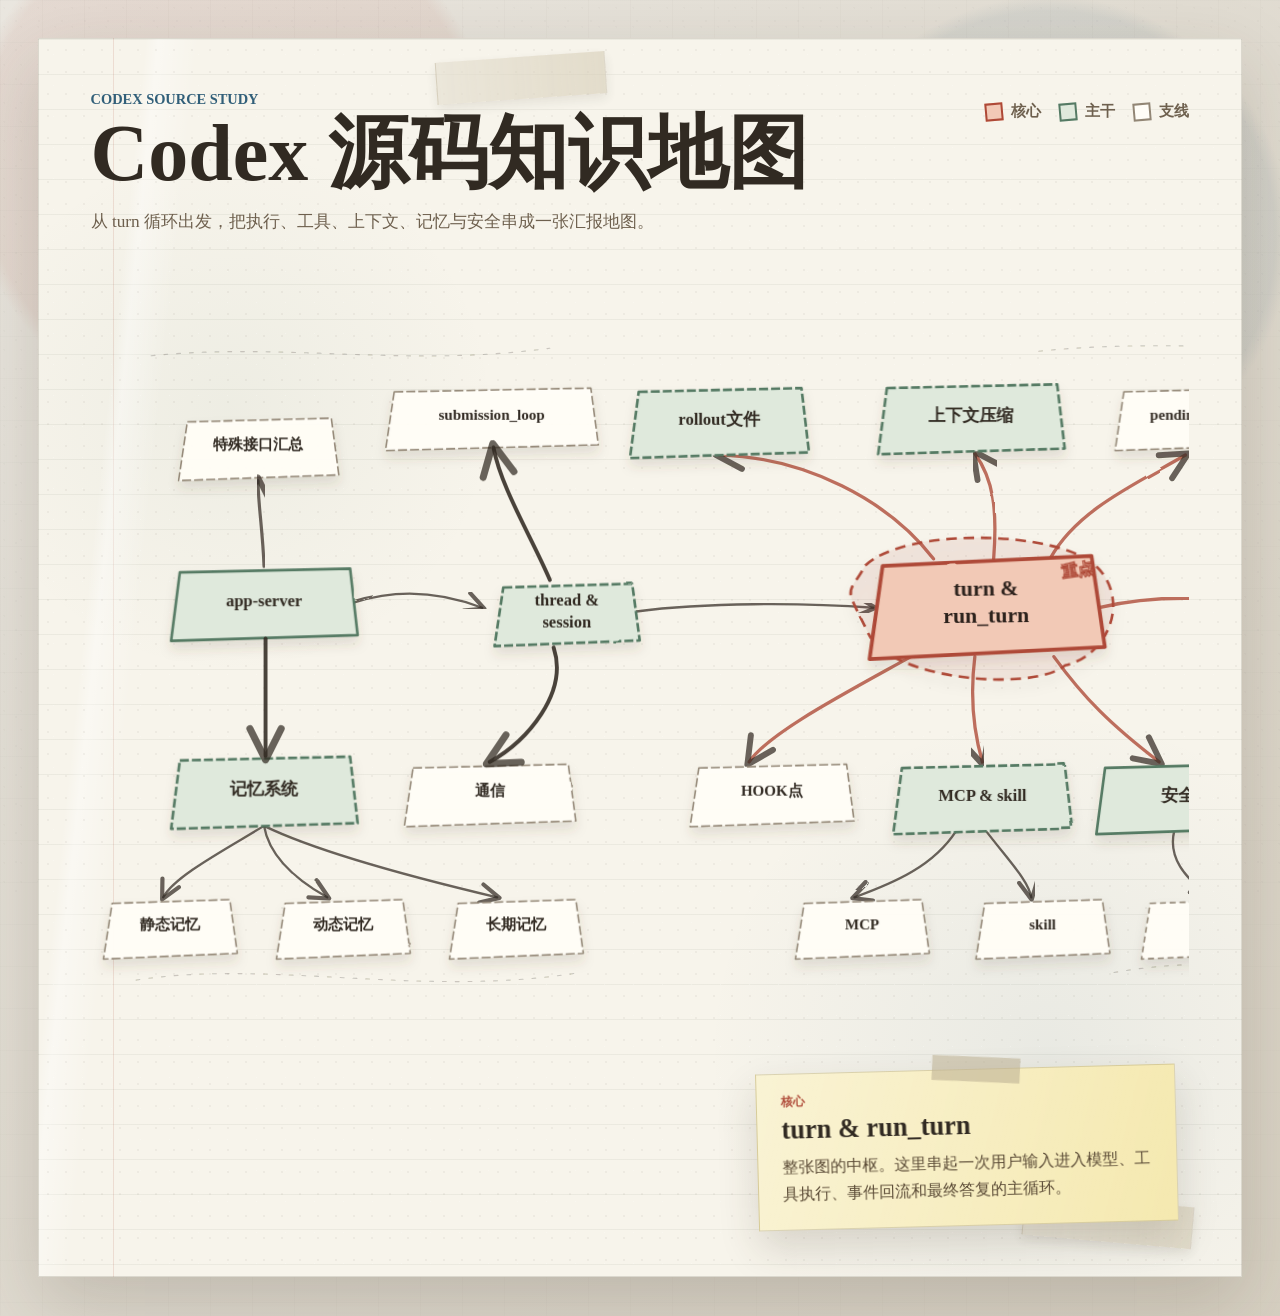
==== index.html @ 9a36ade2 "Build Codex knowledge map blog" ====
<!doctype html>
<html lang="zh-CN">
  <head>
    <meta charset="utf-8" />
    <meta name="viewport" content="width=device-width, initial-scale=1" />
    <title>Codex 源码知识地图</title>
    <link rel="stylesheet" href="styles.css?v=20260623-strongred" />
  </head>
  <body>
    <main class="page-shell" aria-label="Codex 源码分析博客主页">
      <section class="map-board" aria-labelledby="page-title">
        <div class="tape tape-a" aria-hidden="true"></div>
        <div class="tape tape-b" aria-hidden="true"></div>

        <header class="map-heading">
          <p class="kicker">Codex Source Study</p>
          <h1 id="page-title">Codex 源码知识地图</h1>
          <p class="subtitle">从 turn 循环出发，把执行、工具、上下文、记忆与安全串成一张汇报地图。</p>
        </header>

        <div class="legend" aria-label="地图层级">
          <span><i class="legend-core"></i>核心</span>
          <span><i class="legend-main"></i>主干</span>
          <span><i class="legend-leaf"></i>支线</span>
        </div>

        <div class="map-scroll" aria-label="知识地图画布">
          <svg
            class="knowledge-map"
            viewBox="0 0 2260 1040"
            role="img"
            aria-labelledby="map-title map-desc"
            xmlns="http://www.w3.org/2000/svg"
          >
            <title id="map-title">Codex 源码知识地图</title>
            <desc id="map-desc">
              知识地图以 turn 和 run_turn 为核心，主干连接 app-server、tool call、MCP 与 skill、安全、记忆系统、上下文压缩和 rollout 文件，支线展示各主题的子模块。
            </desc>
            <defs>
              <filter id="roughen" x="-8%" y="-8%" width="116%" height="116%">
                <feTurbulence type="fractalNoise" baseFrequency="0.018" numOctaves="2" seed="7" />
                <feDisplacementMap in="SourceGraphic" scale="2.4" />
              </filter>
              <filter id="soft-shadow" x="-20%" y="-20%" width="140%" height="140%">
                <feDropShadow dx="0" dy="10" stdDeviation="8" flood-color="#544632" flood-opacity="0.13" />
              </filter>
              <marker id="arrow-main" markerWidth="10" markerHeight="10" refX="8" refY="5" orient="auto">
                <path d="M 1 1 L 9 5 L 1 9" class="arrow-mark" />
              </marker>
            </defs>

            <g class="background-ink" data-map-background aria-hidden="true"></g>
            <g class="connectors" data-map-connectors aria-hidden="true"></g>
            <g class="nodes" data-map-nodes></g>
            <g class="connectors front-connectors" data-map-front-connectors aria-hidden="true"></g>
          </svg>
        </div>

        <aside class="node-note" aria-live="polite">
          <p class="note-tier">核心</p>
          <h2>turn &amp; run_turn</h2>
          <p>整张图的中枢。这里串起一次用户输入进入模型、工具执行、事件回流和最终答复的主循环。</p>
        </aside>
      </section>
    </main>

    <script src="data/docs-content.js?v=20260623-context-compaction"></script>
    <script src="data/map-data.js?v=20260623-context-compaction"></script>
    <script src="scripts/app.js?v=20260623-threadsession"></script>
  </body>
</html>
---- styles.css ----
:root {
  --hand-font: "Segoe Print", "Comic Sans MS", "Kaiti SC", KaiTi, STKaiti, cursive;
  --paper: #f7f4eb;
  --paper-deep: #ece3d3;
  --ink: #312a22;
  --ink-soft: #6e604e;
  --graphite: #847a6d;
  --core: #ae4937;
  --core-wash: #f2c9b6;
  --main: #557a64;
  --main-wash: #dfe9dc;
  --leaf: #fffdf7;
  --leaf-line: #928675;
  --blue-note: #315f79;
  --shadow: 0 28px 70px rgba(53, 43, 30, 0.18);
}

* {
  box-sizing: border-box;
}

html {
  min-height: 100%;
  background:
    linear-gradient(90deg, rgba(49, 42, 34, 0.045) 1px, transparent 1px) 0 0 / 42px 42px,
    linear-gradient(rgba(49, 42, 34, 0.035) 1px, transparent 1px) 0 0 / 42px 42px,
    #dad4c8;
}

body {
  min-height: 100%;
  margin: 0;
  color: var(--ink);
  font-family: var(--hand-font);
  background:
    radial-gradient(circle at 18% 12%, rgba(174, 73, 55, 0.08) 0 16%, transparent 17%),
    radial-gradient(circle at 82% 18%, rgba(49, 95, 121, 0.08) 0 15%, transparent 16%),
    linear-gradient(135deg, rgba(255, 255, 255, 0.42), rgba(214, 207, 192, 0.72));
  overflow-x: hidden;
}

body::before {
  content: "";
  position: fixed;
  inset: 0;
  pointer-events: none;
  opacity: 0.33;
  mix-blend-mode: multiply;
  background-image:
    linear-gradient(115deg, rgba(80, 64, 41, 0.035) 0 1px, transparent 1px 12px),
    radial-gradient(circle at 25% 40%, rgba(43, 34, 23, 0.05) 0 1px, transparent 1px),
    radial-gradient(circle at 70% 72%, rgba(43, 34, 23, 0.05) 0 1px, transparent 1px);
  background-size: 100% 100%, 17px 19px, 23px 29px;
}

.page-shell {
  min-height: 100vh;
  padding: clamp(18px, 3vw, 42px);
}

.map-board {
  position: relative;
  width: min(100%, 2240px);
  min-height: calc(100vh - clamp(36px, 6vw, 84px));
  margin: 0 auto;
  padding: clamp(24px, 4vw, 52px);
  background:
    linear-gradient(rgba(49, 42, 34, 0.055) 1px, transparent 1px) 0 0 / 100% 35px,
    linear-gradient(90deg, rgba(174, 73, 55, 0.14) 1px, transparent 1px) 74px 0 / 100% 100%,
    var(--paper);
  border: 1px solid rgba(49, 42, 34, 0.14);
  box-shadow: var(--shadow);
  isolation: isolate;
  overflow: hidden;
}

.map-board::before {
  content: "";
  position: absolute;
  inset: 0;
  z-index: -1;
  background:
    linear-gradient(96deg, transparent 0 8%, rgba(255, 255, 255, 0.38) 9%, transparent 12% 100%),
    radial-gradient(circle at 16% 30%, rgba(85, 122, 100, 0.06), transparent 20%),
    radial-gradient(circle at 84% 82%, rgba(49, 95, 121, 0.07), transparent 24%);
}

.map-board::after {
  content: "";
  position: absolute;
  inset: 0;
  pointer-events: none;
  background-image:
    radial-gradient(circle, rgba(58, 45, 29, 0.12) 0 0.7px, transparent 0.8px),
    radial-gradient(circle, rgba(255, 255, 255, 0.6) 0 0.9px, transparent 1px);
  background-size: 18px 22px, 29px 31px;
  opacity: 0.42;
}

.tape {
  position: absolute;
  width: 170px;
  height: 42px;
  z-index: 2;
  background:
    linear-gradient(90deg, rgba(255, 255, 255, 0.34), rgba(255, 255, 255, 0.05)),
    rgba(207, 196, 170, 0.68);
  border-left: 1px solid rgba(92, 77, 54, 0.12);
  border-right: 1px solid rgba(92, 77, 54, 0.12);
  box-shadow: 0 5px 12px rgba(54, 44, 30, 0.12);
  opacity: 0.78;
}

.tape-a {
  top: 18px;
  left: 33%;
  transform: rotate(-4deg);
}

.tape-b {
  right: 48px;
  bottom: 34px;
  transform: rotate(5deg);
}

.map-heading {
  position: relative;
  z-index: 3;
  max-width: 720px;
  margin: 0 0 clamp(20px, 3vw, 32px);
}

.kicker {
  margin: 0 0 7px;
  color: var(--blue-note);
  font: 700 0.9rem var(--hand-font);
  letter-spacing: 0;
  text-transform: uppercase;
}

h1 {
  margin: 0;
  color: var(--ink);
  font-size: 5rem;
  line-height: 0.95;
  letter-spacing: 0;
  text-wrap: balance;
}

.subtitle {
  max-width: 650px;
  margin: 16px 0 0;
  color: var(--ink-soft);
  font-family: var(--hand-font);
  font-size: 1.08rem;
  line-height: 1.75;
}

.legend {
  position: absolute;
  top: clamp(32px, 5vw, 62px);
  right: clamp(24px, 4vw, 54px);
  z-index: 4;
  display: flex;
  gap: 18px;
  align-items: center;
  color: var(--ink-soft);
  font: 700 0.95rem var(--hand-font);
}

.legend span {
  display: inline-flex;
  gap: 8px;
  align-items: center;
  white-space: nowrap;
}

.legend i {
  display: block;
  width: 18px;
  height: 18px;
  transform: rotate(-5deg);
  border: 2px solid currentColor;
  background: var(--leaf);
}

.legend-core {
  color: var(--core);
  background: var(--core-wash) !important;
}

.legend-main {
  color: var(--main);
  background: var(--main-wash) !important;
}

.legend-leaf {
  color: var(--leaf-line);
}

.map-scroll {
  position: relative;
  z-index: 3;
  width: 100%;
  overflow-x: auto;
  overflow-y: hidden;
  padding: 4px 0 170px;
  scrollbar-color: rgba(49, 42, 34, 0.28) transparent;
}

.knowledge-map {
  display: block;
  width: 100%;
  min-width: 1700px;
  height: auto;
  aspect-ratio: 2260 / 1040;
  font-family: var(--hand-font);
  overflow: visible;
}

.background-ink path {
  fill: none;
  stroke: rgba(49, 42, 34, 0.22);
  stroke-width: 1.5;
  stroke-linecap: round;
  stroke-dasharray: 5 12;
  filter: url("#roughen");
}

.connector {
  fill: none;
  stroke: rgba(49, 42, 34, 0.72);
  stroke-linecap: round;
  stroke-linejoin: round;
  marker-end: url("#arrow-main");
  filter: url("#roughen");
}

.main-flow {
  stroke-width: 3.1;
}

.core-flow {
  stroke: rgba(174, 73, 55, 0.78);
  stroke-width: 4.4;
}

.front-connectors .main-flow {
  stroke-width: 4.2;
}

.connector-emphasis {
  stroke: rgba(49, 42, 34, 0.88);
  stroke-width: 5.2;
  filter: none;
}

.front-connectors .connector-emphasis {
  stroke-width: 5.2;
}

.arrow-mark {
  fill: none;
  stroke: rgba(49, 42, 34, 0.72);
  stroke-width: 1.8;
  stroke-linecap: round;
  stroke-linejoin: round;
}

.nodes {
  filter: url("#soft-shadow");
}

.map-node {
  cursor: pointer;
  outline: none;
  transform-box: fill-box;
  transform-origin: center;
  transition: transform 180ms ease, opacity 180ms ease;
}

.map-node:hover,
.map-node:focus-visible,
.map-node.is-active {
  transform: translateY(-5px) rotate(-0.7deg);
}

.map-node[data-url] .node-shape {
  stroke-dasharray: 12 4;
}

.map-node:focus-visible .node-shape {
  stroke: var(--blue-note);
  stroke-width: 4.8;
}

.node-shape {
  stroke-linejoin: round;
  filter: url("#roughen");
  transition: fill 180ms ease, stroke-width 180ms ease;
}

.node-label {
  pointer-events: none;
  fill: var(--ink);
  font-size: 22px;
  font-weight: 700;
  letter-spacing: 0;
  dominant-baseline: middle;
}

.node-main .node-shape {
  fill: var(--main-wash);
  stroke: var(--main);
  stroke-width: 3.5;
}

.node-leaf .node-shape {
  fill: rgba(255, 253, 247, 0.96);
  stroke: var(--leaf-line);
  stroke-width: 2.1;
  stroke-dasharray: 8 5;
}

.node-leaf .node-label {
  font-size: 20px;
  font-weight: 650;
}

.node-core .node-halo {
  fill: rgba(174, 73, 55, 0.08);
  stroke: var(--core);
  stroke-width: 3.5;
  stroke-dasharray: 14 9;
  filter: url("#roughen");
}

.node-core .node-shape {
  fill: var(--core-wash);
  stroke: var(--core);
  stroke-width: 5;
}

.node-core .node-label {
  fill: #2c211c;
  font-size: 29px;
  font-weight: 800;
}

.stamp {
  pointer-events: none;
  fill: none;
  stroke: var(--core);
  stroke-width: 1.6;
  font: 800 21px var(--hand-font);
  letter-spacing: 0;
}

.node-note {
  position: absolute;
  right: clamp(28px, 5vw, 64px);
  bottom: clamp(26px, 4vw, 50px);
  z-index: 5;
  width: min(420px, calc(100% - 56px));
  min-height: 116px;
  padding: 19px 24px 21px;
  color: var(--ink);
  background:
    linear-gradient(105deg, rgba(255, 255, 255, 0.5), rgba(255, 255, 255, 0.08)),
    #f4e7a9;
  border: 1px solid rgba(65, 53, 34, 0.17);
  box-shadow: 0 18px 38px rgba(61, 50, 33, 0.16);
  transform: rotate(-1.5deg);
}

.node-note::before {
  content: "";
  position: absolute;
  top: -13px;
  left: 42%;
  width: 88px;
  height: 25px;
  background: rgba(190, 177, 148, 0.58);
  transform: rotate(4deg);
}

.node-note p,
.node-note h2 {
  margin: 0;
}

.note-tier {
  color: var(--core);
  font: 800 0.78rem var(--hand-font);
  letter-spacing: 0;
  text-transform: uppercase;
}

.node-note h2 {
  margin-top: 4px;
  font-size: 1.65rem;
  line-height: 1.15;
}

.node-note h2 + p {
  margin-top: 10px;
  color: #5a4a35;
  font-family: var(--hand-font);
  font-size: 0.98rem;
  line-height: 1.72;
}

@media (max-width: 980px) {
  .map-board {
    padding: 26px 22px;
  }

  .legend {
    position: relative;
    top: auto;
    right: auto;
    margin: 18px 0 8px;
    flex-wrap: wrap;
  }

  .kicker {
    font-size: 0.82rem;
  }

  h1 {
    font-size: 3.55rem;
  }

  .subtitle {
    font-size: 1rem;
  }

  .node-note h2 {
    font-size: 1.45rem;
  }

  .map-scroll {
    margin-inline: -10px;
    padding: 8px 10px 160px;
  }

  .knowledge-map {
    min-width: 1460px;
  }

  .node-note {
    right: 18px;
    left: 18px;
    bottom: 24px;
    width: auto;
  }
}

@media (max-width: 560px) {
  .page-shell {
    padding: 12px;
  }

  .map-board {
    min-height: calc(100vh - 24px);
    padding: 22px 16px;
  }

  h1 {
    font-size: 2.45rem;
  }

  .subtitle {
    font-size: 0.92rem;
  }

  .legend {
    gap: 10px 14px;
    font-size: 0.86rem;
  }

  .knowledge-map {
    min-width: 1280px;
  }

  .tape-a {
    left: 18%;
  }

  .tape-b {
    display: none;
  }
}

.topic-body {
  --ink: #11100c;
  --ink-soft: #11100c;
  --core: #11100c;
  --blue-note: #11100c;
  --topic-emphasis: #b43b2e;
  overflow-x: hidden;
}

.topic-body.is-lightbox-open {
  overflow: hidden;
}

.topic-shell {
  min-height: 100vh;
  padding: clamp(18px, 3vw, 42px);
}

.topic-paper {
  position: relative;
  width: min(100%, 1280px);
  margin: 0 auto;
  padding: 42px clamp(24px, 5vw, 76px) 76px;
  background:
    linear-gradient(rgba(49, 42, 34, 0.052) 1px, transparent 1px) 0 0 / 100% 34px,
    linear-gradient(90deg, rgba(174, 73, 55, 0.12) 1px, transparent 1px) 76px 0 / 100% 100%,
    var(--paper);
  border: 1px solid rgba(49, 42, 34, 0.14);
  box-shadow: var(--shadow);
  isolation: isolate;
}

.topic-paper::after {
  content: "";
  position: absolute;
  inset: 0;
  pointer-events: none;
  opacity: 0.36;
  background-image:
    radial-gradient(circle, rgba(58, 45, 29, 0.12) 0 0.7px, transparent 0.8px),
    radial-gradient(circle, rgba(255, 255, 255, 0.6) 0 0.9px, transparent 1px);
  background-size: 18px 22px, 29px 31px;
}

.topic-paper > * {
  position: relative;
  z-index: 1;
}

.topic-nav {
  display: flex;
  justify-content: space-between;
  gap: 18px;
  align-items: center;
  margin-bottom: 34px;
  color: var(--ink);
  font-size: 0.95rem;
}

.topic-nav a {
  color: var(--blue-note);
  font-weight: 800;
  text-decoration: none;
  border-bottom: 2px dashed rgba(49, 95, 121, 0.45);
}

.topic-nav span {
  text-align: right;
}

.topic-hero {
  max-width: 880px;
  margin-bottom: 34px;
}

.topic-toc {
  display: grid;
  grid-template-columns: auto 1fr;
  gap: 16px;
  align-items: start;
  margin: 0 0 42px;
  padding: 18px 22px;
  background: rgba(255, 253, 247, 0.62);
  border: 2px dashed rgba(146, 134, 117, 0.78);
  transform: rotate(-0.5deg);
}

.topic-toc p {
  margin: 0;
  color: var(--core);
  font-weight: 800;
}

.topic-toc div {
  display: flex;
  flex-wrap: wrap;
  gap: 10px 18px;
}

.topic-toc a {
  color: var(--ink);
  text-decoration: none;
  border-bottom: 1px solid rgba(49, 42, 34, 0.28);
}

.topic-content {
  max-width: 920px;
}

.topic-section {
  margin-top: 46px;
  scroll-margin-top: 24px;
}

.topic-section:first-child {
  margin-top: 0;
}

.topic-heading {
  display: block;
  width: fit-content;
  max-width: 100%;
  margin: 0 0 16px;
  color: var(--ink);
  font-size: 2rem;
  line-height: 1.2;
  letter-spacing: 0;
  background:
    linear-gradient(transparent 58%, rgba(242, 201, 182, 0.78) 58% 88%, transparent 88%);
}

h3.topic-heading {
  font-size: 1.48rem;
  color: var(--blue-note);
}

.topic-heading + .topic-heading {
  margin-top: 8px;
}

.topic-paragraph {
  margin: 14px 0;
  color: #11100c;
  font-size: 1.08rem;
  line-height: 1.95;
}

.topic-body strong {
  color: var(--topic-emphasis);
  font-weight: 900;
}

.inline-code {
  padding: 0.08em 0.28em;
  color: #11100c;
  background: rgba(242, 201, 182, 0.46);
  border: 1px dashed rgba(174, 73, 55, 0.36);
}

.topic-code {
  margin: 18px 0 22px;
  padding: 20px 22px;
  color: #11100c;
  font-family: var(--hand-font);
  font-size: 1rem;
  line-height: 1.7;
  white-space: pre-wrap;
  background:
    linear-gradient(rgba(49, 42, 34, 0.055) 1px, transparent 1px) 0 8px / 100% 28px,
    rgba(255, 253, 247, 0.86);
  border: 2px dashed rgba(146, 134, 117, 0.76);
  box-shadow: 0 10px 24px rgba(61, 50, 33, 0.08);
  transform: rotate(0.4deg);
}

.topic-code code {
  font-family: inherit;
}

.topic-list {
  margin: 14px 0 20px;
  padding-left: 1.6rem;
  color: #11100c;
  font-size: 1.05rem;
  line-height: 1.82;
}

.topic-list li {
  margin: 7px 0;
  padding-left: 4px;
}

.topic-list strong {
  color: var(--topic-emphasis);
}

.topic-table-wrap {
  position: relative;
  width: min(100%, 980px);
  margin: 22px 0 30px;
  padding: 14px 12px 16px;
  overflow-x: auto;
  background:
    linear-gradient(rgba(49, 42, 34, 0.045) 1px, transparent 1px) 0 11px / 100% 30px,
    rgba(255, 253, 247, 0.9);
  border: 2px dashed rgba(146, 134, 117, 0.72);
  box-shadow: 0 14px 28px rgba(61, 50, 33, 0.1);
  transform: rotate(-0.25deg);
}

.topic-table-wrap::before {
  content: "";
  position: absolute;
  top: -13px;
  left: 34px;
  width: 92px;
  height: 24px;
  background:
    linear-gradient(90deg, rgba(255, 255, 255, 0.32), rgba(255, 255, 255, 0.08)),
    rgba(207, 196, 170, 0.62);
  box-shadow: 0 5px 12px rgba(54, 44, 30, 0.1);
  transform: rotate(-5deg);
}

.topic-table {
  width: 100%;
  min-width: 760px;
  border-collapse: separate;
  border-spacing: 0;
  color: #11100c;
  font-family: var(--hand-font);
  font-size: 1.01rem;
  line-height: 1.58;
}

.topic-table th,
.topic-table td {
  padding: 11px 14px;
  vertical-align: top;
  border-right: 2px dashed rgba(146, 134, 117, 0.48);
  border-bottom: 2px dashed rgba(146, 134, 117, 0.48);
}

.topic-table th:last-child,
.topic-table td:last-child {
  border-right: 0;
}

.topic-table tbody tr:last-child td {
  border-bottom: 0;
}

.topic-table th {
  color: #11100c;
  font-weight: 800;
  background: rgba(242, 201, 182, 0.38);
}

.topic-table tbody tr:nth-child(odd) td {
  background: rgba(216, 228, 212, 0.24);
}

.topic-empty {
  margin-top: 28px;
  padding: 20px 22px;
  color: #11100c;
  background: rgba(255, 253, 247, 0.72);
  border: 2px dashed rgba(146, 134, 117, 0.7);
}

.topic-child-links {
  width: min(100%, 980px);
  margin: 46px 0 8px;
  padding-top: 18px;
  border-top: 2px dashed rgba(146, 134, 117, 0.62);
}

.topic-child-heading {
  display: inline-block;
  margin: 0 0 18px;
  color: var(--blue-note);
  font-size: 1.42rem;
  line-height: 1.2;
  letter-spacing: 0;
  transform: rotate(-0.5deg);
}

.topic-child-grid {
  display: grid;
  grid-template-columns: repeat(auto-fit, minmax(210px, 1fr));
  gap: 16px;
}

.topic-child-card {
  position: relative;
  min-height: 118px;
  padding: 18px 20px 16px;
  color: var(--ink);
  text-decoration: none;
  background:
    linear-gradient(rgba(49, 42, 34, 0.04) 1px, transparent 1px) 0 9px / 100% 26px,
    rgba(255, 253, 247, 0.92);
  border: 2px dashed rgba(146, 134, 117, 0.78);
  box-shadow: 0 14px 28px rgba(61, 50, 33, 0.11);
  transform: rotate(var(--tilt, -0.35deg));
  transition: transform 160ms ease, box-shadow 160ms ease, border-color 160ms ease;
}

.topic-child-card::before {
  content: "";
  position: absolute;
  top: -12px;
  right: 22px;
  width: 78px;
  height: 22px;
  background:
    linear-gradient(90deg, rgba(255, 255, 255, 0.28), rgba(255, 255, 255, 0.06)),
    rgba(207, 196, 170, 0.64);
  box-shadow: 0 5px 12px rgba(54, 44, 30, 0.1);
  transform: rotate(5deg);
}

.topic-child-card:hover,
.topic-child-card:focus-visible {
  border-color: rgba(76, 116, 89, 0.9);
  box-shadow: 0 18px 34px rgba(61, 50, 33, 0.15);
  outline: none;
  transform: translateY(-4px) rotate(0deg);
}

.topic-child-tier,
.topic-child-title {
  display: block;
}

.topic-child-tier {
  color: var(--core);
  font-size: 0.92rem;
  font-weight: 800;
  text-transform: uppercase;
}

.topic-child-title {
  margin-top: 8px;
  color: var(--ink);
  font-size: clamp(1.55rem, 2.6vw, 2.25rem);
  line-height: 1.08;
}

.taped-figure {
  position: relative;
  width: min(100%, 860px);
  margin: 22px 0 38px;
  padding: 20px 20px 16px;
  background: #fffdf7;
  border: 1px solid rgba(65, 53, 34, 0.18);
  box-shadow: 0 22px 44px rgba(61, 50, 33, 0.18);
  transform: rotate(-1.1deg);
}

.taped-figure img {
  display: block;
  width: 100%;
  height: auto;
  cursor: zoom-in;
  filter: saturate(0.95) contrast(1.02);
}

.taped-figure img:focus-visible {
  outline: 3px dashed var(--blue-note);
  outline-offset: 8px;
}

.taped-figure figcaption {
  margin-top: 12px;
  color: #11100c;
  text-align: center;
  font-size: 0.98rem;
}

.image-lightbox[hidden] {
  display: none;
}

.image-lightbox {
  position: fixed;
  inset: 0;
  z-index: 50;
  display: grid;
  place-items: center;
  padding: clamp(18px, 4vw, 54px);
  background:
    radial-gradient(circle at 20% 16%, rgba(255, 253, 247, 0.22), transparent 24%),
    rgba(22, 19, 15, 0.74);
  cursor: zoom-out;
}

.image-lightbox-frame {
  position: relative;
  width: min(100%, 1180px);
  max-height: calc(100vh - 72px);
  margin: 0;
  padding: clamp(16px, 2vw, 26px);
  overflow: visible;
  background:
    linear-gradient(rgba(49, 42, 34, 0.045) 1px, transparent 1px) 0 8px / 100% 30px,
    #fffdf7;
  border: 1px solid rgba(49, 42, 34, 0.2);
  box-shadow: 0 30px 90px rgba(0, 0, 0, 0.38);
  transform: rotate(-0.25deg);
  cursor: default;
}

.image-lightbox-frame::before,
.image-lightbox-frame::after {
  content: "";
  position: absolute;
  top: -14px;
  width: 112px;
  height: 30px;
  background:
    linear-gradient(90deg, rgba(255, 255, 255, 0.35), rgba(255, 255, 255, 0.08)),
    rgba(207, 196, 170, 0.75);
  box-shadow: 0 5px 12px rgba(20, 16, 10, 0.18);
}

.image-lightbox-frame::before {
  left: 16%;
  transform: rotate(-6deg);
}

.image-lightbox-frame::after {
  right: 15%;
  transform: rotate(5deg);
}

.image-lightbox-viewport {
  width: 100%;
  max-height: calc(100vh - 182px);
  overflow: auto;
  overscroll-behavior: contain;
  cursor: grab;
  user-select: none;
  touch-action: none;
  scrollbar-color: rgba(49, 42, 34, 0.36) rgba(255, 253, 247, 0.7);
}

.image-lightbox-viewport.is-dragging {
  cursor: grabbing;
}

.image-lightbox-media {
  width: fit-content;
  margin: 0 auto;
}

.image-lightbox-frame img {
  display: block;
  width: 100%;
  max-width: none;
  max-height: none;
  margin: 0 auto;
  object-fit: contain;
  pointer-events: none;
}

.image-lightbox-frame figcaption {
  margin-top: 14px;
  color: #11100c;
  text-align: center;
  font-size: 1rem;
}

.image-lightbox-close {
  position: absolute;
  top: 12px;
  right: 12px;
  z-index: 1;
  width: 42px;
  height: 42px;
  margin: 0;
  color: #11100c;
  font: 800 1.55rem var(--hand-font);
  line-height: 1;
  background: rgba(255, 253, 247, 0.92);
  border: 2px dashed rgba(49, 42, 34, 0.52);
  border-radius: 50%;
  cursor: pointer;
}

.image-lightbox-close:hover,
.image-lightbox-close:focus-visible {
  outline: none;
  border-color: var(--core);
  transform: rotate(-4deg);
}

.figure-tape {
  position: absolute;
  top: -15px;
  width: 112px;
  height: 30px;
  background:
    linear-gradient(90deg, rgba(255, 255, 255, 0.35), rgba(255, 255, 255, 0.08)),
    rgba(207, 196, 170, 0.72);
  box-shadow: 0 5px 12px rgba(54, 44, 30, 0.12);
}

.tape-left {
  left: 16%;
  transform: rotate(-6deg);
}

.tape-right {
  right: 14%;
  transform: rotate(5deg);
}

@media (max-width: 760px) {
  .topic-paper {
    padding: 28px 18px 54px;
  }

  .topic-nav {
    align-items: flex-start;
    flex-direction: column;
  }

  .topic-nav span {
    text-align: left;
  }

  .topic-toc {
    grid-template-columns: 1fr;
  }

  .topic-heading {
    font-size: 1.64rem;
  }

  h3.topic-heading {
    font-size: 1.28rem;
  }

  .topic-paragraph {
    font-size: 1rem;
  }

  .topic-table-wrap {
    margin-right: -6px;
    margin-left: -6px;
    padding: 12px 10px 14px;
  }

  .topic-table {
    min-width: 680px;
    font-size: 0.94rem;
  }

  .topic-table th,
  .topic-table td {
    padding: 9px 11px;
  }

  .topic-child-grid {
    grid-template-columns: 1fr;
  }

  .topic-child-card {
    min-height: 104px;
  }
}
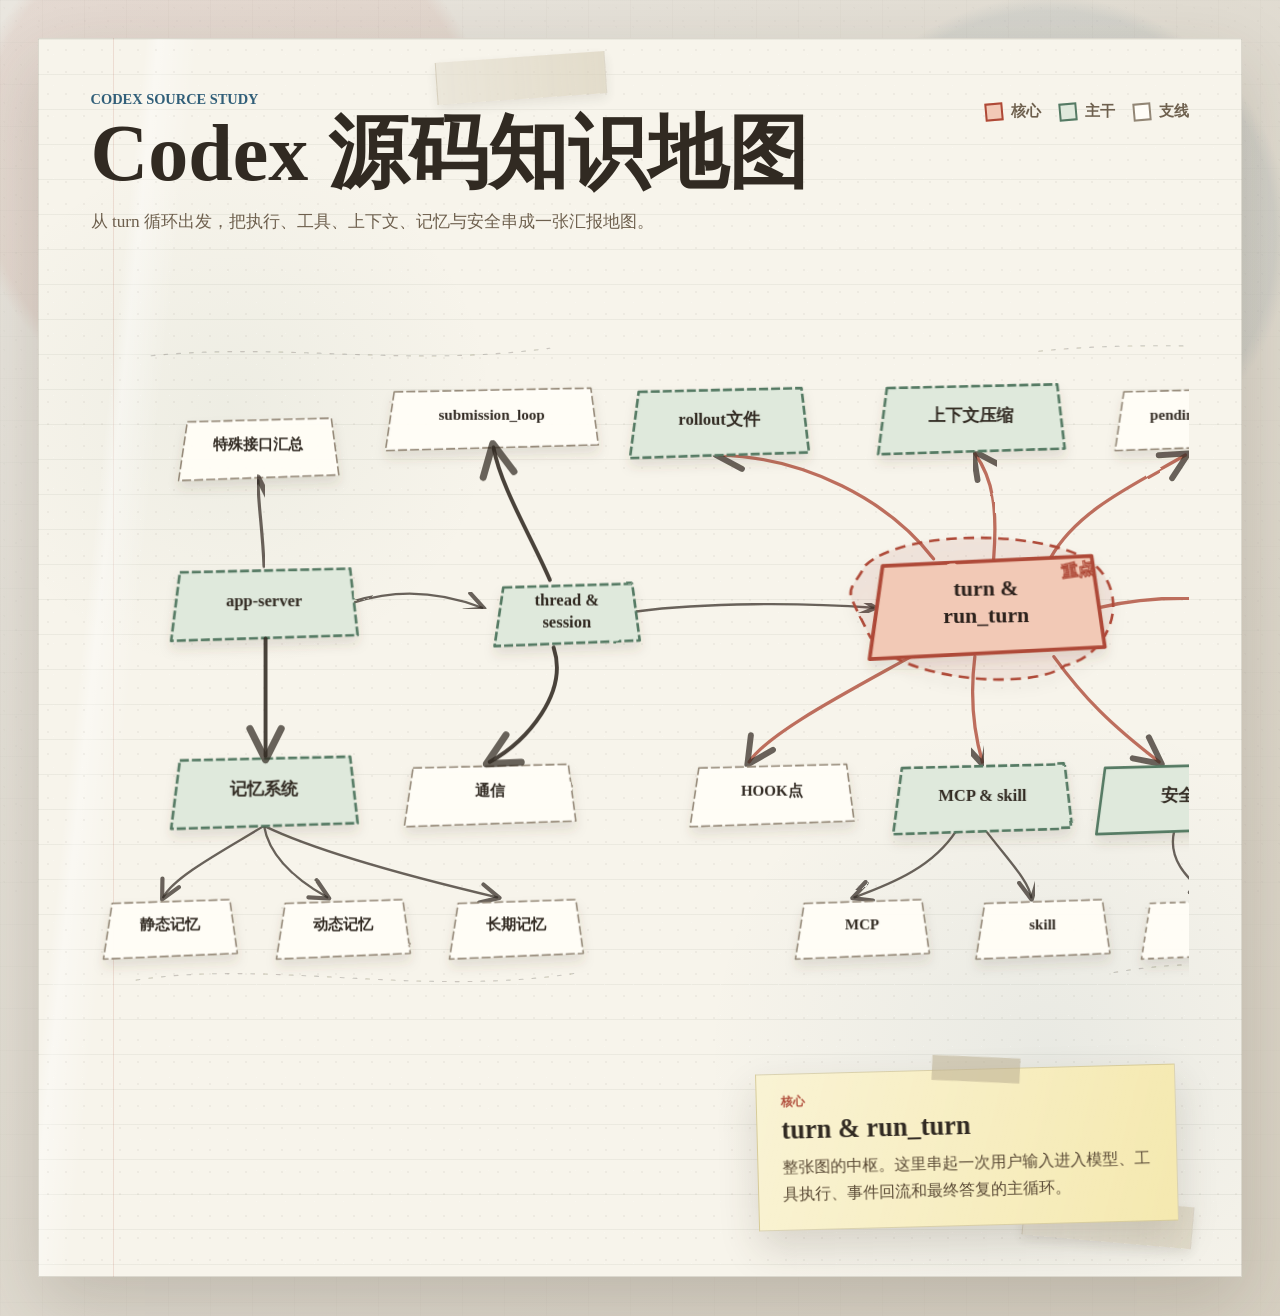
==== commit 3d1fc387: "Add app-server knowledge page" ====
--- a/index.html
+++ b/index.html
@@ -64,8 +64,8 @@
       </section>
     </main>
 
-    <script src="data/docs-content.js?v=20260623-context-compaction"></script>
-    <script src="data/map-data.js?v=20260623-context-compaction"></script>
+    <script src="data/docs-content.js?v=20260623-app-server"></script>
+    <script src="data/map-data.js?v=20260623-app-server"></script>
     <script src="scripts/app.js?v=20260623-threadsession"></script>
   </body>
 </html>
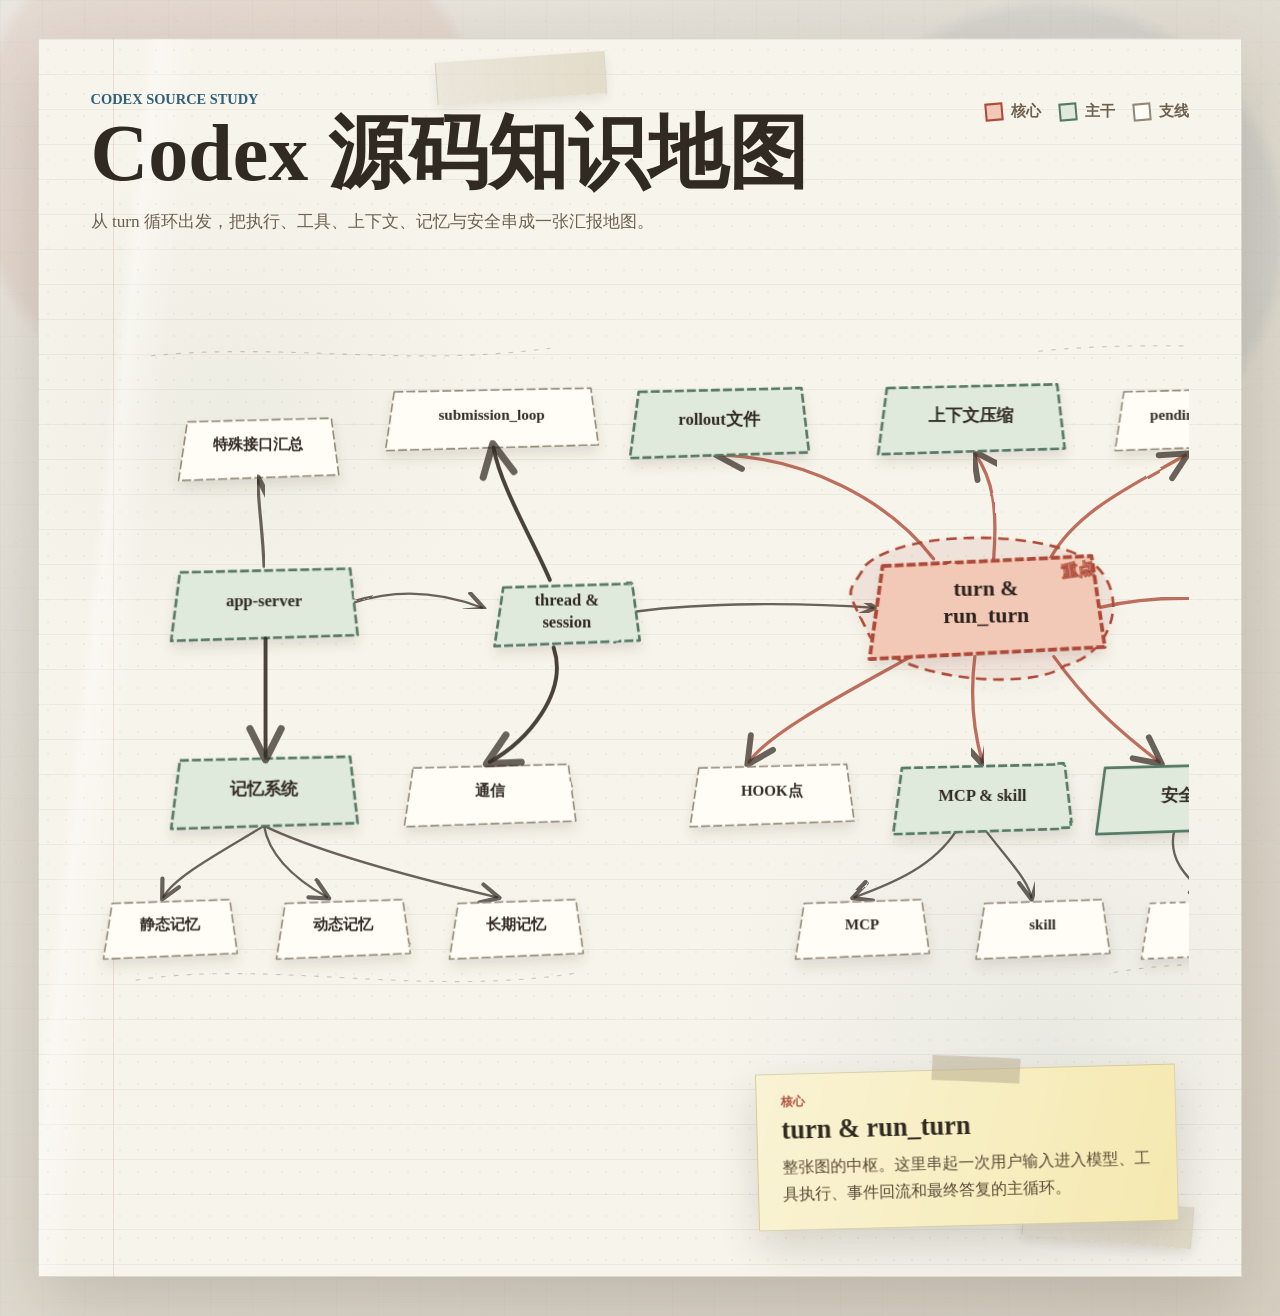
==== commit a34e269c: "Add run_turn drawio flow page" ====
--- a/index.html
+++ b/index.html
@@ -4,7 +4,7 @@
     <meta charset="utf-8" />
     <meta name="viewport" content="width=device-width, initial-scale=1" />
     <title>Codex 源码知识地图</title>
-    <link rel="stylesheet" href="styles.css?v=20260623-strongred" />
+    <link rel="stylesheet" href="styles.css?v=20260623-runturn-flow" />
   </head>
   <body>
     <main class="page-shell" aria-label="Codex 源码分析博客主页">
@@ -65,7 +65,7 @@
     </main>
 
     <script src="data/docs-content.js?v=20260623-app-server"></script>
-    <script src="data/map-data.js?v=20260623-app-server"></script>
+    <script src="data/map-data.js?v=20260623-runturn-flow"></script>
     <script src="scripts/app.js?v=20260623-threadsession"></script>
   </body>
 </html>
--- a/styles.css
+++ b/styles.css
@@ -989,6 +989,168 @@
   transform: rotate(-4deg);
 }
 
+.run-turn-paper {
+  width: min(100%, 1560px);
+}
+
+.run-turn-layout {
+  display: grid;
+  grid-template-columns: minmax(0, 1fr) minmax(280px, 360px);
+  gap: clamp(18px, 3vw, 34px);
+  align-items: start;
+}
+
+.run-turn-canvas {
+  position: relative;
+  min-height: 70vh;
+  padding: clamp(16px, 2.4vw, 28px);
+  overflow-x: auto;
+  background:
+    linear-gradient(rgba(49, 42, 34, 0.045) 1px, transparent 1px) 0 0 / 100% 30px,
+    rgba(255, 253, 247, 0.68);
+  border: 2px dashed rgba(146, 134, 117, 0.72);
+  box-shadow: 0 14px 30px rgba(61, 50, 33, 0.08);
+}
+
+.run-turn-svg {
+  display: block;
+  width: min(100%, 920px);
+  min-width: 760px;
+  height: auto;
+  margin: 0 auto;
+  overflow: visible;
+  font-family: var(--hand-font);
+}
+
+.run-turn-region {
+  fill: rgba(242, 201, 182, 0.08);
+  stroke: rgba(180, 59, 46, 0.5);
+  stroke-width: 2;
+  stroke-dasharray: 10 10;
+}
+
+.run-turn-edge {
+  fill: none;
+  stroke: rgba(49, 42, 34, 0.72);
+  stroke-width: 2.6;
+  stroke-linecap: round;
+  stroke-linejoin: round;
+  marker-end: url("#run-turn-arrow");
+}
+
+.run-turn-arrow-mark {
+  fill: none;
+  stroke: rgba(49, 42, 34, 0.72);
+  stroke-width: 1.8;
+  stroke-linecap: round;
+  stroke-linejoin: round;
+}
+
+.run-turn-edge-label {
+  fill: #11100c;
+  font-size: 18px;
+  font-weight: 900;
+}
+
+.run-turn-node {
+  cursor: pointer;
+  outline: none;
+  transform-box: fill-box;
+  transform-origin: center;
+  transition: transform 160ms ease;
+}
+
+.run-turn-node:hover,
+.run-turn-node:focus-visible,
+.run-turn-node.is-active {
+  transform: translateY(-3px) rotate(-0.25deg);
+}
+
+.run-turn-node-shape {
+  fill: rgba(255, 253, 247, 0.96);
+  stroke: #557a64;
+  stroke-width: 2.4;
+  filter: url("#roughen");
+}
+
+.run-turn-node.is-accent .run-turn-node-shape {
+  stroke: #b43b2e;
+}
+
+.run-turn-node.is-decision .run-turn-node-shape {
+  fill: rgba(244, 231, 169, 0.7);
+  stroke: rgba(49, 42, 34, 0.82);
+}
+
+.run-turn-node.is-terminator .run-turn-node-shape {
+  fill: rgba(242, 201, 182, 0.78);
+  stroke: #b43b2e;
+  stroke-width: 3.2;
+}
+
+.run-turn-node.is-active .run-turn-node-shape,
+.run-turn-node:focus-visible .run-turn-node-shape {
+  stroke: #b43b2e;
+  stroke-width: 4;
+}
+
+.run-turn-node-label {
+  display: flex;
+  width: 100%;
+  height: 100%;
+  align-items: center;
+  justify-content: center;
+  padding: 6px 10px;
+  color: #11100c;
+  font-family: var(--hand-font);
+  font-size: 15.5px;
+  font-weight: 800;
+  line-height: 1.22;
+  text-align: center;
+  overflow-wrap: anywhere;
+}
+
+.run-turn-detail {
+  position: sticky;
+  top: 26px;
+  min-height: 220px;
+  padding: 22px 24px 26px;
+  background:
+    linear-gradient(rgba(49, 42, 34, 0.045) 1px, transparent 1px) 0 10px / 100% 28px,
+    #f4e7a9;
+  border: 2px dashed rgba(146, 134, 117, 0.72);
+  box-shadow: 0 16px 34px rgba(61, 50, 33, 0.12);
+  transform: rotate(0.5deg);
+}
+
+.run-turn-detail::before {
+  content: "";
+  position: absolute;
+  top: -13px;
+  left: 42px;
+  width: 92px;
+  height: 24px;
+  background:
+    linear-gradient(90deg, rgba(255, 255, 255, 0.32), rgba(255, 255, 255, 0.08)),
+    rgba(207, 196, 170, 0.68);
+  box-shadow: 0 5px 12px rgba(54, 44, 30, 0.1);
+  transform: rotate(-5deg);
+}
+
+.run-turn-detail h2 {
+  margin: 8px 0 14px;
+  color: #11100c;
+  font-size: 1.45rem;
+  line-height: 1.25;
+}
+
+.run-turn-detail p {
+  margin: 0;
+  color: #11100c;
+  font-size: 1.04rem;
+  line-height: 1.75;
+}
+
 .figure-tape {
   position: absolute;
   top: -15px;
@@ -1063,4 +1225,17 @@
   .topic-child-card {
     min-height: 104px;
   }
-}
+
+  .run-turn-layout {
+    grid-template-columns: 1fr;
+  }
+
+  .run-turn-detail {
+    position: relative;
+    top: auto;
+  }
+
+  .run-turn-svg {
+    min-width: 700px;
+  }
+}
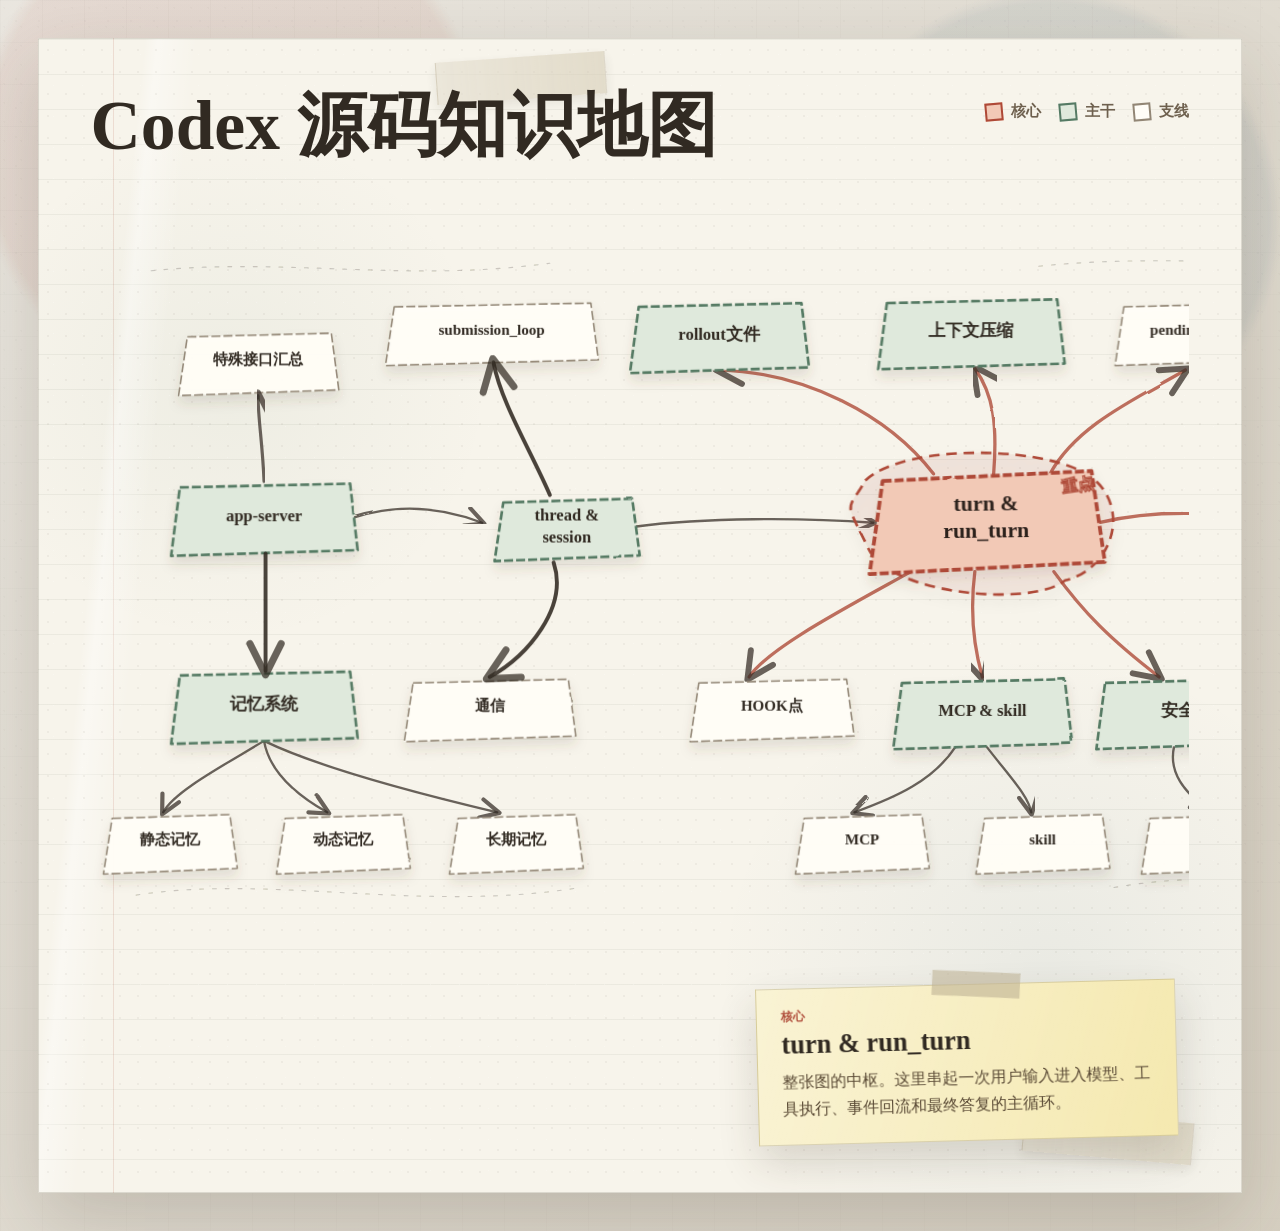
==== commit 1c0a732b: "Simplify homepage title" ====
--- a/index.html
+++ b/index.html
@@ -4,7 +4,7 @@
     <meta charset="utf-8" />
     <meta name="viewport" content="width=device-width, initial-scale=1" />
     <title>Codex 源码知识地图</title>
-    <link rel="stylesheet" href="styles.css?v=20260623-runturn-flow" />
+    <link rel="stylesheet" href="styles.css?v=20260625-map-title" />
   </head>
   <body>
     <main class="page-shell" aria-label="Codex 源码分析博客主页">
@@ -13,9 +13,7 @@
         <div class="tape tape-b" aria-hidden="true"></div>
 
         <header class="map-heading">
-          <p class="kicker">Codex Source Study</p>
           <h1 id="page-title">Codex 源码知识地图</h1>
-          <p class="subtitle">从 turn 循环出发，把执行、工具、上下文、记忆与安全串成一张汇报地图。</p>
         </header>
 
         <div class="legend" aria-label="地图层级">
--- a/styles.css
+++ b/styles.css
@@ -126,8 +126,8 @@
 .map-heading {
   position: relative;
   z-index: 3;
-  max-width: 720px;
-  margin: 0 0 clamp(20px, 3vw, 32px);
+  max-width: none;
+  margin: 0 0 24px;
 }
 
 .kicker {
@@ -145,6 +145,13 @@
   line-height: 0.95;
   letter-spacing: 0;
   text-wrap: balance;
+}
+
+.map-heading h1 {
+  font-size: 4.35rem;
+  line-height: 1;
+  white-space: nowrap;
+  text-wrap: nowrap;
 }
 
 .subtitle {
@@ -327,6 +334,29 @@
   font-weight: 650;
 }
 
+.node-summary .node-shape {
+  fill: #f4e7a9;
+  stroke: rgba(174, 73, 55, 0.74);
+  stroke-width: 2.7;
+  stroke-dasharray: 13 6;
+}
+
+.node-summary .node-label {
+  fill: #2c211c;
+  font-size: 22px;
+  font-weight: 800;
+}
+
+.node-summary {
+  transform: rotate(-2deg);
+}
+
+.node-summary:hover,
+.node-summary:focus-visible,
+.node-summary.is-active {
+  transform: translateY(-5px) rotate(-3deg);
+}
+
 .node-core .node-halo {
   fill: rgba(174, 73, 55, 0.08);
   stroke: var(--core);
@@ -431,6 +461,10 @@
     font-size: 3.55rem;
   }
 
+  .map-heading h1 {
+    font-size: 3.05rem;
+  }
+
   .subtitle {
     font-size: 1rem;
   }
@@ -468,6 +502,10 @@
 
   h1 {
     font-size: 2.45rem;
+  }
+
+  .map-heading h1 {
+    font-size: 1.75rem;
   }
 
   .subtitle {
@@ -647,6 +685,9 @@
 .inline-code {
   padding: 0.08em 0.28em;
   color: #11100c;
+  font-family: inherit;
+  font-size: 1em;
+  line-height: inherit;
   background: rgba(242, 201, 182, 0.46);
   border: 1px dashed rgba(174, 73, 55, 0.36);
 }
@@ -671,17 +712,110 @@
   font-family: inherit;
 }
 
+.syntax-token {
+  font-weight: 690;
+}
+
+.syntax-key,
+.syntax-section {
+  color: #315f79;
+}
+
+.syntax-string {
+  color: #4d6f4f;
+}
+
+.syntax-number,
+.syntax-literal {
+  color: #9a4b3f;
+}
+
+.syntax-keyword {
+  color: #705785;
+}
+
+.syntax-comment {
+  color: #786f63;
+  font-style: italic;
+  font-weight: 560;
+}
+
+.syntax-punctuation {
+  color: #635746;
+  font-weight: 640;
+}
+
 .topic-list {
-  margin: 14px 0 20px;
-  padding-left: 1.6rem;
+  margin: 16px 0 22px;
+  padding-left: 2.15rem;
   color: #11100c;
   font-size: 1.05rem;
-  line-height: 1.82;
+  line-height: 1.88;
+}
+
+.topic-list .topic-list {
+  margin: 8px 0 10px;
+  padding-left: 2.35rem;
+}
+
+ul.topic-list[data-depth="0"] {
+  list-style-type: disc;
+}
+
+ul.topic-list[data-depth="1"] {
+  list-style-type: circle;
+}
+
+ul.topic-list[data-depth="2"] {
+  list-style-type: square;
+}
+
+ul.topic-list[data-depth="3"],
+ul.topic-list[data-depth="4"] {
+  list-style-type: disc;
+}
+
+ol.topic-list[data-depth="0"] {
+  list-style-type: decimal;
+}
+
+ol.topic-list[data-depth="1"] {
+  list-style-type: lower-alpha;
+}
+
+ol.topic-list[data-depth="2"],
+ol.topic-list[data-depth="3"],
+ol.topic-list[data-depth="4"] {
+  list-style-type: lower-roman;
+}
+
+.topic-list[data-depth="0"] > li::marker {
+  color: #11100c;
+  font-size: 0.92em;
+}
+
+.topic-list[data-depth="1"] > li::marker {
+  color: var(--blue-note);
+  font-size: 0.86em;
+}
+
+.topic-list[data-depth="2"] > li::marker {
+  color: var(--core);
+  font-size: 0.8em;
+}
+
+.topic-list[data-depth="3"] > li::marker,
+.topic-list[data-depth="4"] > li::marker {
+  color: var(--main);
 }
 
 .topic-list li {
-  margin: 7px 0;
-  padding-left: 4px;
+  margin: 8px 0;
+  padding-left: 0.36rem;
+}
+
+.topic-list li > .topic-list {
+  margin-top: 10px;
 }
 
 .topic-list strong {
@@ -989,33 +1123,82 @@
   transform: rotate(-4deg);
 }
 
+.run-turn-body .topic-shell {
+  padding: clamp(14px, 2.2vw, 34px);
+}
+
 .run-turn-paper {
-  width: min(100%, 1560px);
+  width: min(100%, 2240px);
+  min-height: calc(100vh - clamp(28px, 4.4vw, 68px));
+  padding: 36px clamp(24px, 3vw, 54px) clamp(24px, 3vw, 48px);
+  overflow: hidden;
+}
+
+.run-turn-paper .topic-hero {
+  max-width: none;
+  margin-bottom: 24px;
 }
 
 .run-turn-layout {
   display: grid;
-  grid-template-columns: minmax(0, 1fr) minmax(280px, 360px);
-  gap: clamp(18px, 3vw, 34px);
+  grid-template-columns: minmax(520px, 0.9fr) minmax(520px, 1.1fr);
+  gap: clamp(22px, 2.6vw, 42px);
   align-items: start;
 }
 
 .run-turn-canvas {
   position: relative;
-  min-height: 70vh;
-  padding: clamp(16px, 2.4vw, 28px);
-  overflow-x: auto;
-  background:
-    linear-gradient(rgba(49, 42, 34, 0.045) 1px, transparent 1px) 0 0 / 100% 30px,
-    rgba(255, 253, 247, 0.68);
+  position: sticky;
+  top: 24px;
+  height: clamp(620px, calc(100vh - 190px), 980px);
+  min-height: 620px;
+  padding: clamp(14px, 1.6vw, 24px);
+  overflow: auto;
+  overscroll-behavior: contain;
+  background:
+    linear-gradient(rgba(49, 42, 34, 0.05) 1px, transparent 1px) 0 0 / 100% 32px,
+    linear-gradient(90deg, rgba(174, 73, 55, 0.1) 1px, transparent 1px) 72px 0 / 100% 100%,
+    rgba(255, 253, 247, 0.86);
   border: 2px dashed rgba(146, 134, 117, 0.72);
-  box-shadow: 0 14px 30px rgba(61, 50, 33, 0.08);
+  box-shadow:
+    inset 0 0 0 1px rgba(255, 255, 255, 0.42),
+    0 18px 36px rgba(61, 50, 33, 0.1);
+}
+
+.run-turn-canvas.is-zoomable {
+  cursor: grab;
+}
+
+.run-turn-canvas.is-panning {
+  cursor: grabbing;
+}
+
+.run-turn-canvas.is-panning .run-turn-svg {
+  cursor: grabbing;
+}
+
+.run-turn-canvas::before {
+  content: "";
+  position: sticky;
+  top: 0;
+  left: 24px;
+  display: block;
+  width: 120px;
+  height: 26px;
+  margin: -28px 0 2px 36px;
+  pointer-events: none;
+  background:
+    linear-gradient(90deg, rgba(255, 255, 255, 0.36), rgba(255, 255, 255, 0.08)),
+    rgba(207, 196, 170, 0.68);
+  box-shadow: 0 5px 12px rgba(54, 44, 30, 0.1);
+  transform: rotate(-4deg);
+  opacity: 0.8;
 }
 
 .run-turn-svg {
   display: block;
-  width: min(100%, 920px);
-  min-width: 760px;
+  width: 100%;
+  min-width: 780px;
   height: auto;
   margin: 0 auto;
   overflow: visible;
@@ -1023,33 +1206,76 @@
 }
 
 .run-turn-region {
-  fill: rgba(242, 201, 182, 0.08);
-  stroke: rgba(180, 59, 46, 0.5);
+  fill: var(--region-fill, rgba(242, 201, 182, 0.055));
+  stroke: var(--region-stroke, rgba(180, 59, 46, 0.42));
   stroke-width: 2;
-  stroke-dasharray: 10 10;
+  stroke-dasharray: 12 12;
+  pointer-events: none;
+}
+
+.run-turn-edge-halo {
+  fill: none;
+  stroke: rgba(255, 253, 247, 0.94);
+  stroke-width: 8;
+  stroke-linecap: round;
+  stroke-linejoin: round;
+  pointer-events: none;
+}
+
+.run-turn-edge-halo.is-short-bridge {
+  stroke-width: 4;
+}
+
+.run-turn-edge-halo.is-absolute-route {
+  stroke-width: 7;
+}
+
+.run-turn-edge-halo.is-decision-fanout,
+.run-turn-edge-halo.is-decision-merge {
+  stroke-width: 10;
 }
 
 .run-turn-edge {
   fill: none;
-  stroke: rgba(49, 42, 34, 0.72);
-  stroke-width: 2.6;
+  stroke: rgba(49, 42, 34, 0.74);
+  stroke-width: 2.45;
   stroke-linecap: round;
   stroke-linejoin: round;
   marker-end: url("#run-turn-arrow");
+  pointer-events: none;
+}
+
+.run-turn-edge.is-short-bridge {
+  stroke-width: 3.1;
+}
+
+.run-turn-edge.is-absolute-route {
+  stroke: rgba(180, 59, 46, 0.76);
+  stroke-width: 2.7;
+}
+
+.run-turn-edge.is-decision-fanout,
+.run-turn-edge.is-decision-merge {
+  stroke: rgba(49, 42, 34, 0.68);
+  stroke-width: 2.25;
 }
 
 .run-turn-arrow-mark {
   fill: none;
-  stroke: rgba(49, 42, 34, 0.72);
+  stroke: rgba(49, 42, 34, 0.68);
   stroke-width: 1.8;
   stroke-linecap: round;
   stroke-linejoin: round;
 }
 
 .run-turn-edge-label {
-  fill: #11100c;
-  font-size: 18px;
+  fill: var(--ink);
+  stroke: rgba(255, 253, 247, 0.92);
+  stroke-width: 6px;
+  paint-order: stroke fill;
+  font-size: var(--flow-edge-label-font-size, 16px);
   font-weight: 900;
+  pointer-events: none;
 }
 
 .run-turn-node {
@@ -1067,30 +1293,57 @@
 }
 
 .run-turn-node-shape {
-  fill: rgba(255, 253, 247, 0.96);
-  stroke: #557a64;
-  stroke-width: 2.4;
+  fill: #fffdf7;
+  stroke: var(--core);
+  stroke-width: 2.35;
   filter: url("#roughen");
 }
 
-.run-turn-node.is-accent .run-turn-node-shape {
-  stroke: #b43b2e;
+.run-turn-node-highlight {
+  fill: rgba(247, 208, 72, 0.22);
+  stroke: rgba(180, 59, 46, 0.72);
+  stroke-width: 4.5;
+  stroke-dasharray: 14 8;
+  stroke-linecap: round;
+  stroke-linejoin: round;
+  filter: url("#roughen");
+  pointer-events: none;
+}
+
+.run-turn-important-marker {
+  fill: rgba(247, 208, 72, 0.88);
+  stroke: rgba(180, 59, 46, 0.82);
+  stroke-width: 2.2;
+  filter: url("#roughen");
+  pointer-events: none;
+}
+
+.run-turn-node.is-start-node .run-turn-node-shape {
+  fill: var(--core-wash);
+  stroke-width: 3;
 }
 
 .run-turn-node.is-decision .run-turn-node-shape {
-  fill: rgba(244, 231, 169, 0.7);
+  fill: #f4e7a9;
   stroke: rgba(49, 42, 34, 0.82);
 }
 
 .run-turn-node.is-terminator .run-turn-node-shape {
-  fill: rgba(242, 201, 182, 0.78);
-  stroke: #b43b2e;
+  fill: var(--core-wash);
+  stroke: var(--core);
   stroke-width: 3.2;
+}
+
+.run-turn-node.is-important-node .run-turn-node-shape {
+  fill: #fff7c9;
+  stroke: rgba(180, 59, 46, 0.88);
+  stroke-width: 3.25;
 }
 
 .run-turn-node.is-active .run-turn-node-shape,
 .run-turn-node:focus-visible .run-turn-node-shape {
-  stroke: #b43b2e;
+  fill: #ffffff;
+  stroke: var(--blue-note);
   stroke-width: 4;
 }
 
@@ -1103,24 +1356,27 @@
   padding: 6px 10px;
   color: #11100c;
   font-family: var(--hand-font);
-  font-size: 15.5px;
+  font-size: var(--flow-node-font-size, 15px);
   font-weight: 800;
-  line-height: 1.22;
+  line-height: var(--flow-node-line-height, 1.22);
   text-align: center;
   overflow-wrap: anywhere;
 }
 
 .run-turn-detail {
   position: sticky;
-  top: 26px;
-  min-height: 220px;
-  padding: 22px 24px 26px;
-  background:
-    linear-gradient(rgba(49, 42, 34, 0.045) 1px, transparent 1px) 0 10px / 100% 28px,
-    #f4e7a9;
+  top: 24px;
+  height: clamp(620px, calc(100vh - 190px), 980px);
+  min-height: 620px;
+  padding: clamp(24px, 3vw, 40px);
+  overflow: auto;
+  background:
+    linear-gradient(rgba(49, 42, 34, 0.05) 1px, transparent 1px) 0 12px / 100% 32px,
+    linear-gradient(90deg, rgba(174, 73, 55, 0.12) 1px, transparent 1px) 64px 0 / 100% 100%,
+    rgba(255, 253, 247, 0.92);
   border: 2px dashed rgba(146, 134, 117, 0.72);
-  box-shadow: 0 16px 34px rgba(61, 50, 33, 0.12);
-  transform: rotate(0.5deg);
+  box-shadow: 0 18px 38px rgba(61, 50, 33, 0.12);
+  transform: rotate(-0.25deg);
 }
 
 .run-turn-detail::before {
@@ -1138,17 +1394,122 @@
 }
 
 .run-turn-detail h2 {
-  margin: 8px 0 14px;
+  margin: 8px 0 18px;
   color: #11100c;
-  font-size: 1.45rem;
-  line-height: 1.25;
-}
-
-.run-turn-detail p {
+  font-size: clamp(1.45rem, 2.4vw, 2.35rem);
+  line-height: 1.18;
+  overflow-wrap: anywhere;
+}
+
+.run-turn-detail-body {
   margin: 0;
   color: #11100c;
-  font-size: 1.04rem;
-  line-height: 1.75;
+  font-size: 1.12rem;
+  line-height: 1.85;
+  overflow-wrap: anywhere;
+}
+
+.run-turn-detail-paragraph {
+  margin: 0 0 16px;
+}
+
+.run-turn-detail-heading {
+  display: inline;
+  margin: 18px 0 10px;
+  color: var(--ink);
+  font-size: 1.12rem;
+  line-height: 1.45;
+  background:
+    linear-gradient(transparent 58%, rgba(242, 201, 182, 0.78) 58% 88%, transparent 88%);
+}
+
+.run-turn-detail-heading + .run-turn-detail-paragraph,
+.run-turn-detail-heading + .run-turn-detail-list,
+.run-turn-detail-heading + .run-turn-detail-figure,
+.run-turn-detail-heading + .run-turn-detail-code {
+  margin-top: 10px;
+}
+
+.run-turn-detail-list {
+  margin: 0 0 16px;
+  padding-left: 1.45rem;
+}
+
+.run-turn-detail-list li {
+  margin: 6px 0;
+}
+
+.run-turn-detail-figure {
+  position: relative;
+  width: min(100%, 720px);
+  margin: 8px 0 20px;
+  padding: 12px;
+  background: rgba(255, 253, 247, 0.88);
+  border: 1px solid rgba(49, 42, 34, 0.16);
+  box-shadow: 0 14px 24px rgba(61, 50, 33, 0.1);
+  transform: rotate(-0.25deg);
+}
+
+.run-turn-detail-figure::before {
+  content: "";
+  position: absolute;
+  top: -12px;
+  left: 34px;
+  width: 92px;
+  height: 24px;
+  background:
+    linear-gradient(90deg, rgba(255, 255, 255, 0.34), rgba(255, 255, 255, 0.08)),
+    rgba(217, 202, 161, 0.62);
+  box-shadow: 0 2px 4px rgba(61, 50, 33, 0.08);
+  transform: rotate(-2deg);
+}
+
+.run-turn-detail-figure img {
+  display: block;
+  width: 100%;
+  height: auto;
+  border: 1px dashed rgba(146, 134, 117, 0.5);
+}
+
+.run-turn-detail-code {
+  max-width: 100%;
+  margin: 0 0 18px;
+  padding: 14px 16px;
+  overflow: auto;
+  color: #11100c;
+  font-family: var(--hand-font);
+  font-size: 0.98rem;
+  line-height: 1.55;
+  background: rgba(255, 253, 247, 0.72);
+  border: 2px dashed rgba(146, 134, 117, 0.72);
+}
+
+.run-turn-detail-link {
+  display: inline-flex;
+  align-items: center;
+  min-height: 46px;
+  margin: 4px 0 18px;
+  padding: 8px 18px;
+  color: var(--blue-note);
+  font-weight: 900;
+  text-decoration: none;
+  background: rgba(255, 253, 247, 0.82);
+  border: 2px dashed rgba(49, 95, 121, 0.58);
+  box-shadow: 0 8px 18px rgba(61, 50, 33, 0.08);
+  transform: rotate(-0.2deg);
+}
+
+.run-turn-detail-link:hover,
+.run-turn-detail-link:focus-visible {
+  color: var(--core);
+  border-color: rgba(180, 59, 46, 0.66);
+  outline: none;
+}
+
+.run-turn-detail-link.is-missing {
+  color: var(--ink-soft);
+  cursor: default;
+  border-color: rgba(146, 134, 117, 0.58);
 }
 
 .figure-tape {
@@ -1172,6 +1533,29 @@
   transform: rotate(5deg);
 }
 
+@media (max-width: 1120px) {
+  .run-turn-layout {
+    grid-template-columns: 1fr;
+  }
+
+  .run-turn-detail,
+  .run-turn-canvas {
+    position: relative;
+    top: auto;
+  }
+
+  .run-turn-detail {
+    height: auto;
+    min-height: 300px;
+    overflow: visible;
+  }
+
+  .run-turn-canvas {
+    height: 72vh;
+    min-height: 520px;
+  }
+}
+
 @media (max-width: 760px) {
   .topic-paper {
     padding: 28px 18px 54px;
@@ -1231,11 +1615,16 @@
   }
 
   .run-turn-detail {
-    position: relative;
-    top: auto;
+    min-height: 260px;
+    padding: 24px 20px 30px;
+  }
+
+  .run-turn-canvas {
+    height: 70vh;
+    min-height: 460px;
   }
 
   .run-turn-svg {
-    min-width: 700px;
-  }
-}
+    min-width: 720px;
+  }
+}
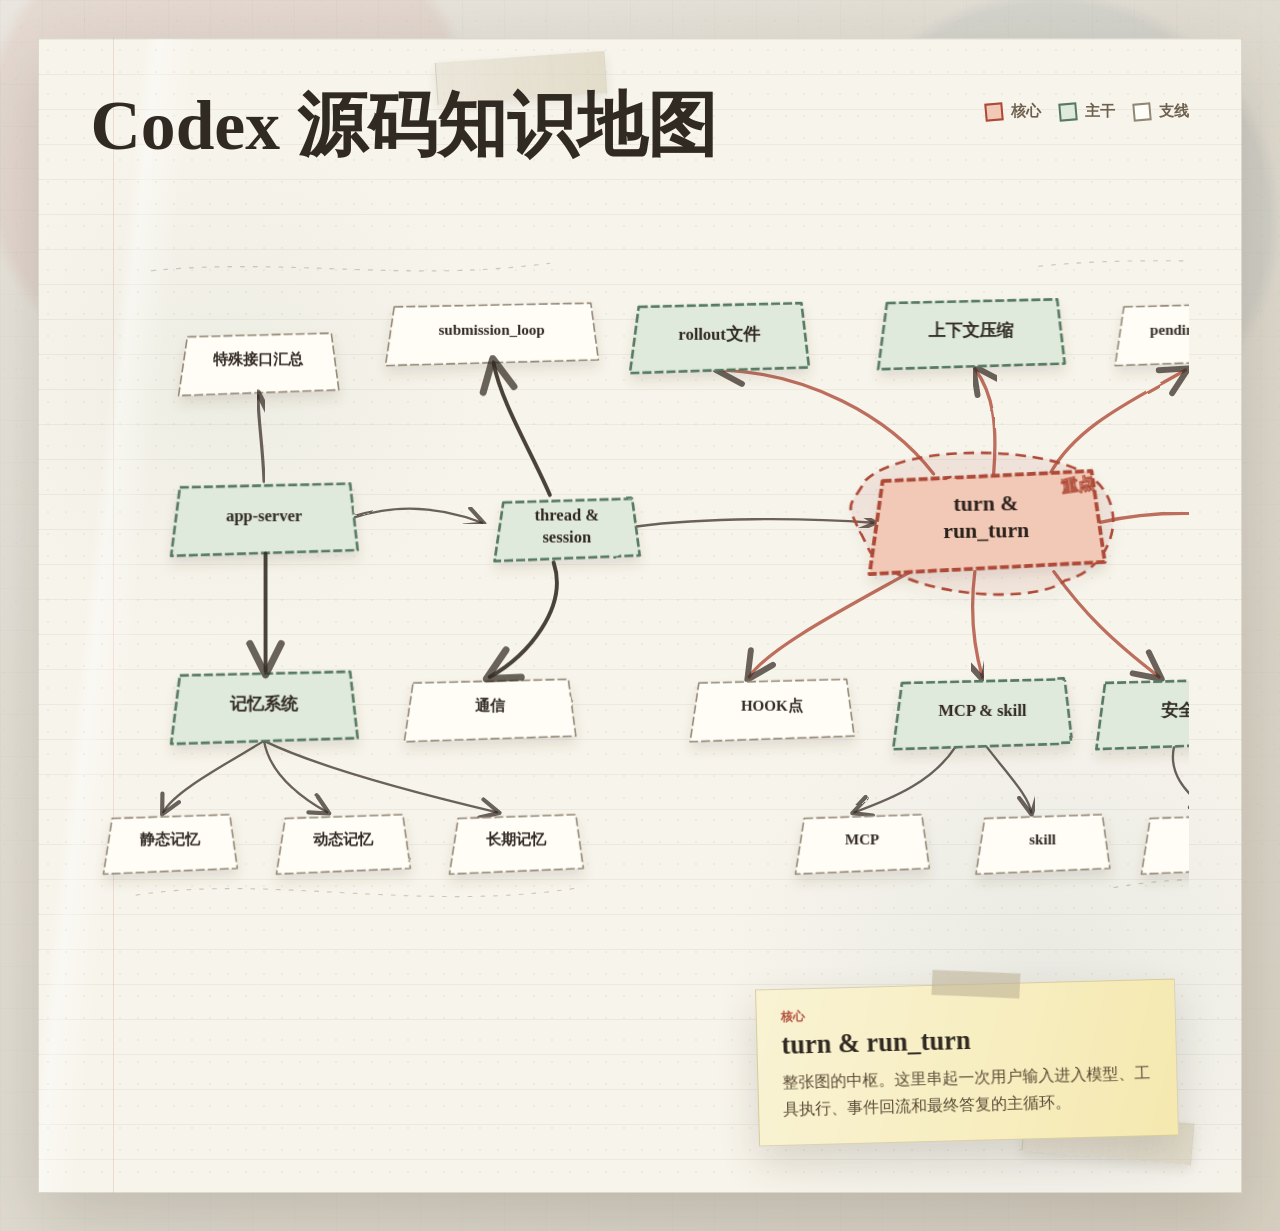
==== commit e302d723: "Emphasize key conclusions badge" ====
--- a/index.html
+++ b/index.html
@@ -4,7 +4,7 @@
     <meta charset="utf-8" />
     <meta name="viewport" content="width=device-width, initial-scale=1" />
     <title>Codex 源码知识地图</title>
-    <link rel="stylesheet" href="styles.css?v=20260625-map-title" />
+    <link rel="stylesheet" href="styles.css?v=20260625-key-conclusions" />
   </head>
   <body>
     <main class="page-shell" aria-label="Codex 源码分析博客主页">
@@ -63,7 +63,7 @@
     </main>
 
     <script src="data/docs-content.js?v=20260623-app-server"></script>
-    <script src="data/map-data.js?v=20260623-runturn-flow"></script>
-    <script src="scripts/app.js?v=20260623-threadsession"></script>
+    <script src="data/map-data.js?v=20260625-key-conclusions"></script>
+    <script src="scripts/app.js?v=20260625-key-conclusions"></script>
   </body>
 </html>
--- a/styles.css
+++ b/styles.css
@@ -335,26 +335,41 @@
 }
 
 .node-summary .node-shape {
-  fill: #f4e7a9;
-  stroke: rgba(174, 73, 55, 0.74);
-  stroke-width: 2.7;
-  stroke-dasharray: 13 6;
+  fill: #f6df7f;
+  stroke: rgba(174, 73, 55, 0.92);
+  stroke-width: 4.2;
+  filter: url("#roughen");
 }
 
 .node-summary .node-label {
-  fill: #2c211c;
-  font-size: 22px;
+  fill: #2b211b;
+  font-size: 25px;
   font-weight: 800;
 }
 
+.summary-badge-ring {
+  fill: rgba(174, 73, 55, 0.08);
+  stroke: rgba(174, 73, 55, 0.72);
+  stroke-width: 2.4;
+  stroke-dasharray: 6 5;
+  filter: url("#roughen");
+}
+
+.summary-pin {
+  fill: #ae4937;
+  stroke: rgba(49, 42, 34, 0.58);
+  stroke-width: 1.6;
+  filter: url("#roughen");
+}
+
 .node-summary {
-  transform: rotate(-2deg);
+  transform: rotate(-7deg);
 }
 
 .node-summary:hover,
 .node-summary:focus-visible,
 .node-summary.is-active {
-  transform: translateY(-5px) rotate(-3deg);
+  transform: translateY(-8px) rotate(-9deg) scale(1.03);
 }
 
 .node-core .node-halo {
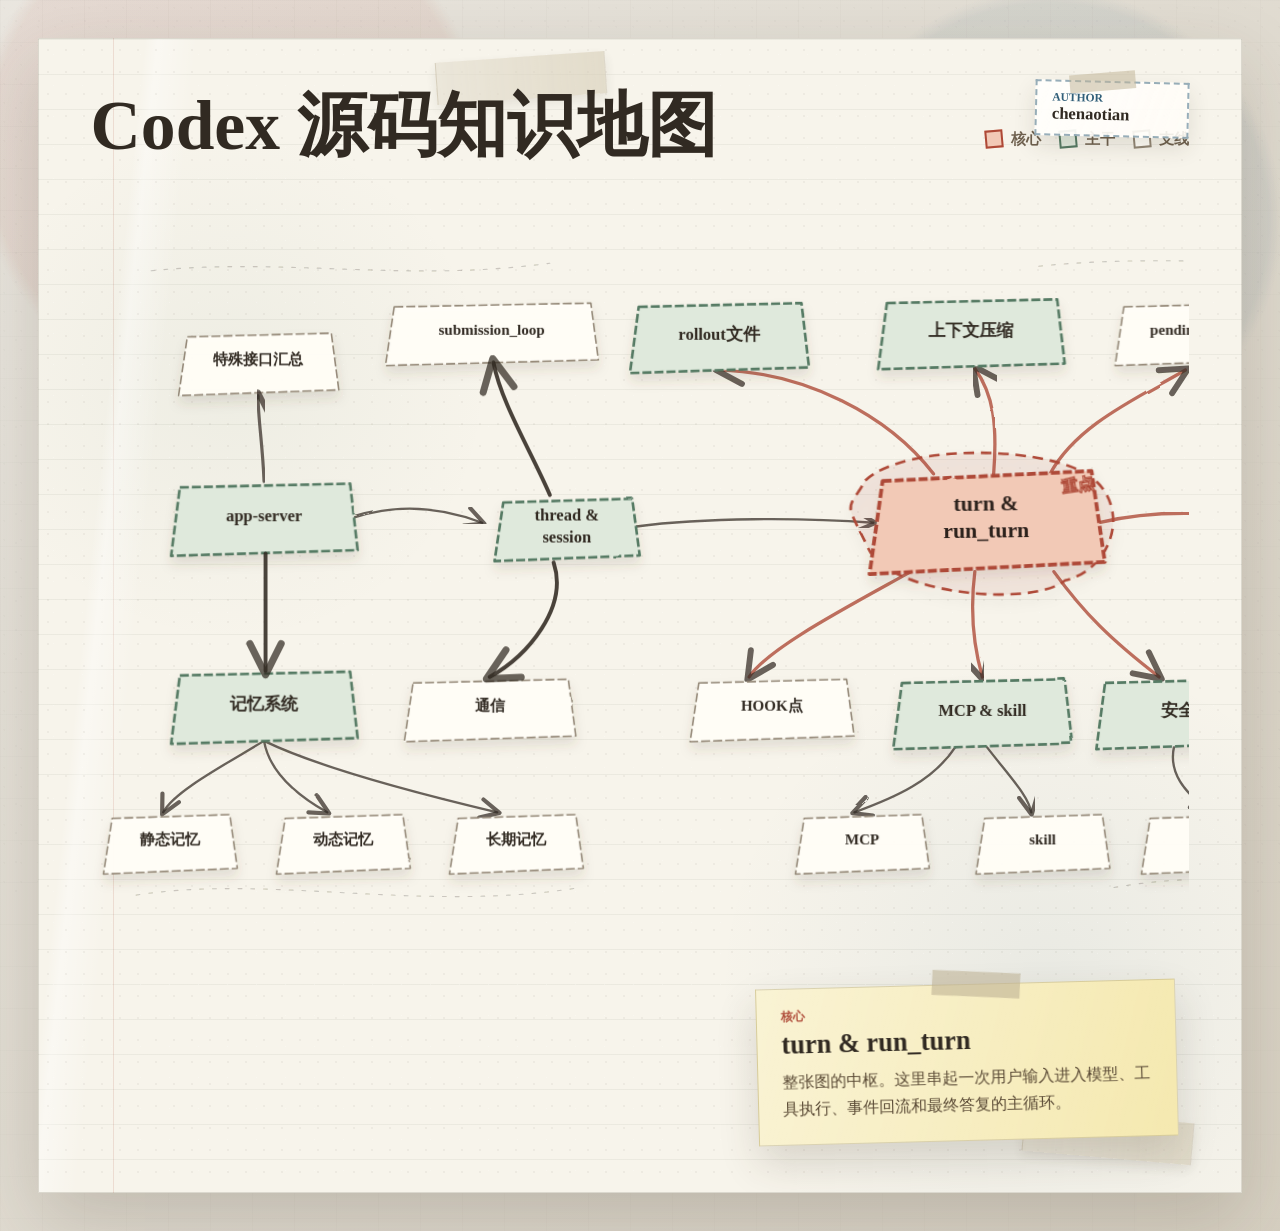
==== commit 1b1d0a64: "Add author links across site" ====
--- a/index.html
+++ b/index.html
@@ -11,6 +11,16 @@
       <section class="map-board" aria-labelledby="page-title">
         <div class="tape tape-a" aria-hidden="true"></div>
         <div class="tape tape-b" aria-hidden="true"></div>
+        <a
+          class="author-signature"
+          href="https://github.com/chenaotian"
+          target="_blank"
+          rel="noopener noreferrer"
+          aria-label="作者 chenaotian 的 GitHub 主页"
+        >
+          <span>Author</span>
+          <strong>chenaotian</strong>
+        </a>
 
         <header class="map-heading">
           <h1 id="page-title">Codex 源码知识地图</h1>
--- a/styles.css
+++ b/styles.css
@@ -163,9 +163,68 @@
   line-height: 1.75;
 }
 
+.author-signature {
+  position: absolute;
+  top: clamp(24px, 4vw, 42px);
+  right: clamp(22px, 4vw, 58px);
+  z-index: 7;
+  display: inline-grid;
+  gap: 1px;
+  min-width: 154px;
+  padding: 9px 15px 10px;
+  color: var(--ink);
+  text-decoration: none;
+  background:
+    linear-gradient(108deg, rgba(255, 255, 255, 0.54), rgba(255, 255, 255, 0.08)),
+    rgba(255, 253, 247, 0.88);
+  border: 2px dashed rgba(49, 95, 121, 0.5);
+  box-shadow: 0 10px 22px rgba(61, 50, 33, 0.12);
+  transform: rotate(1.4deg);
+  transition:
+    border-color 160ms ease,
+    box-shadow 160ms ease,
+    transform 160ms ease;
+}
+
+.author-signature::before {
+  content: "";
+  position: absolute;
+  top: -10px;
+  left: 32px;
+  width: 66px;
+  height: 18px;
+  background: rgba(194, 181, 152, 0.54);
+  transform: rotate(-6deg);
+}
+
+.author-signature span,
+.author-signature strong {
+  position: relative;
+}
+
+.author-signature span {
+  color: var(--blue-note);
+  font: 800 0.72rem var(--hand-font);
+  letter-spacing: 0;
+  text-transform: uppercase;
+}
+
+.author-signature strong {
+  font: 800 1.04rem var(--hand-font);
+  letter-spacing: 0;
+}
+
+.author-signature:hover,
+.author-signature:focus-visible {
+  border-color: rgba(174, 73, 55, 0.64);
+  box-shadow: 0 14px 28px rgba(61, 50, 33, 0.18);
+  transform: rotate(-0.6deg) translateY(-1px);
+  outline: none;
+}
+
 .legend {
   position: absolute;
-  top: clamp(32px, 5vw, 62px);
+  top: clamp(88px, 7vw, 116px);
   right: clamp(24px, 4vw, 54px);
   z-index: 4;
   display: flex;
@@ -466,6 +525,13 @@
     right: auto;
     margin: 18px 0 8px;
     flex-wrap: wrap;
+  }
+
+  .author-signature {
+    position: relative;
+    top: auto;
+    right: auto;
+    margin: 0 0 18px auto;
   }
 
   .kicker {
@@ -594,11 +660,17 @@
   z-index: 1;
 }
 
+.topic-paper > .author-signature {
+  position: absolute;
+  z-index: 7;
+}
+
 .topic-nav {
   display: flex;
   justify-content: space-between;
   gap: 18px;
   align-items: center;
+  margin-top: 42px;
   margin-bottom: 34px;
   color: var(--ink);
   font-size: 0.95rem;
@@ -1579,6 +1651,7 @@
   .topic-nav {
     align-items: flex-start;
     flex-direction: column;
+    margin-top: 0;
   }
 
   .topic-nav span {
@@ -1643,3 +1716,13 @@
     min-width: 720px;
   }
 }
+
+@media (max-width: 980px) {
+  .topic-paper > .author-signature {
+    position: relative;
+  }
+
+  .topic-nav {
+    margin-top: 0;
+  }
+}
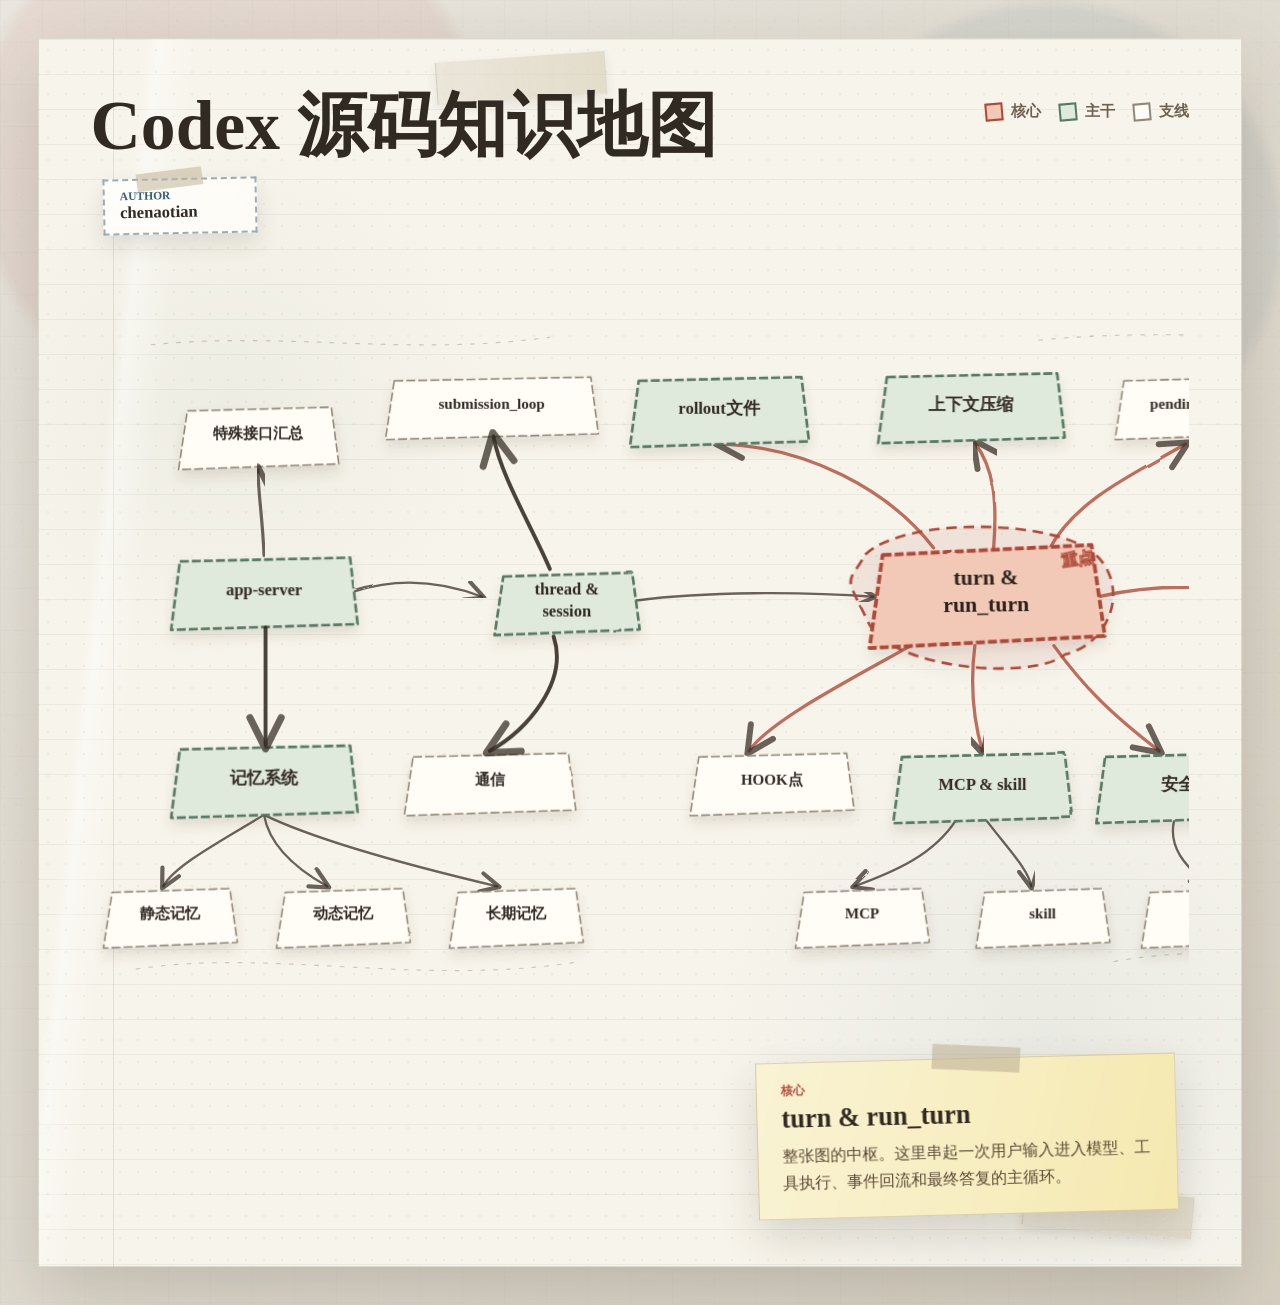
==== commit d6473150: "Update blog content" ====
--- a/index.html
+++ b/index.html
@@ -11,19 +11,18 @@
       <section class="map-board" aria-labelledby="page-title">
         <div class="tape tape-a" aria-hidden="true"></div>
         <div class="tape tape-b" aria-hidden="true"></div>
-        <a
-          class="author-signature"
-          href="https://github.com/chenaotian"
-          target="_blank"
-          rel="noopener noreferrer"
-          aria-label="作者 chenaotian 的 GitHub 主页"
-        >
-          <span>Author</span>
-          <strong>chenaotian</strong>
-        </a>
-
         <header class="map-heading">
           <h1 id="page-title">Codex 源码知识地图</h1>
+          <a
+            class="author-signature map-author-signature"
+            href="https://github.com/chenaotian"
+            target="_blank"
+            rel="noopener noreferrer"
+            aria-label="作者 chenaotian 的 GitHub 主页"
+          >
+            <span>Author</span>
+            <strong>chenaotian</strong>
+          </a>
         </header>
 
         <div class="legend" aria-label="地图层级">
--- a/styles.css
+++ b/styles.css
@@ -164,10 +164,8 @@
 }
 
 .author-signature {
-  position: absolute;
-  top: clamp(24px, 4vw, 42px);
-  right: clamp(22px, 4vw, 58px);
-  z-index: 7;
+  position: relative;
+  z-index: 3;
   display: inline-grid;
   gap: 1px;
   min-width: 154px;
@@ -214,6 +212,16 @@
   letter-spacing: 0;
 }
 
+.map-author-signature {
+  margin: 18px 0 0 12px;
+  transform: rotate(-1.2deg);
+}
+
+.topic-author-signature {
+  margin: 0 0 20px 4px;
+  transform: rotate(-1deg);
+}
+
 .author-signature:hover,
 .author-signature:focus-visible {
   border-color: rgba(174, 73, 55, 0.64);
@@ -224,7 +232,7 @@
 
 .legend {
   position: absolute;
-  top: clamp(88px, 7vw, 116px);
+  top: clamp(32px, 5vw, 62px);
   right: clamp(24px, 4vw, 54px);
   z-index: 4;
   display: flex;
@@ -527,11 +535,9 @@
     flex-wrap: wrap;
   }
 
-  .author-signature {
-    position: relative;
-    top: auto;
-    right: auto;
-    margin: 0 0 18px auto;
+  .map-author-signature {
+    margin-top: 16px;
+    margin-left: 6px;
   }
 
   .kicker {
@@ -660,17 +666,11 @@
   z-index: 1;
 }
 
-.topic-paper > .author-signature {
-  position: absolute;
-  z-index: 7;
-}
-
 .topic-nav {
   display: flex;
   justify-content: space-between;
   gap: 18px;
   align-items: center;
-  margin-top: 42px;
   margin-bottom: 34px;
   color: var(--ink);
   font-size: 0.95rem;
@@ -1716,13 +1716,3 @@
     min-width: 720px;
   }
 }
-
-@media (max-width: 980px) {
-  .topic-paper > .author-signature {
-    position: relative;
-  }
-
-  .topic-nav {
-    margin-top: 0;
-  }
-}
